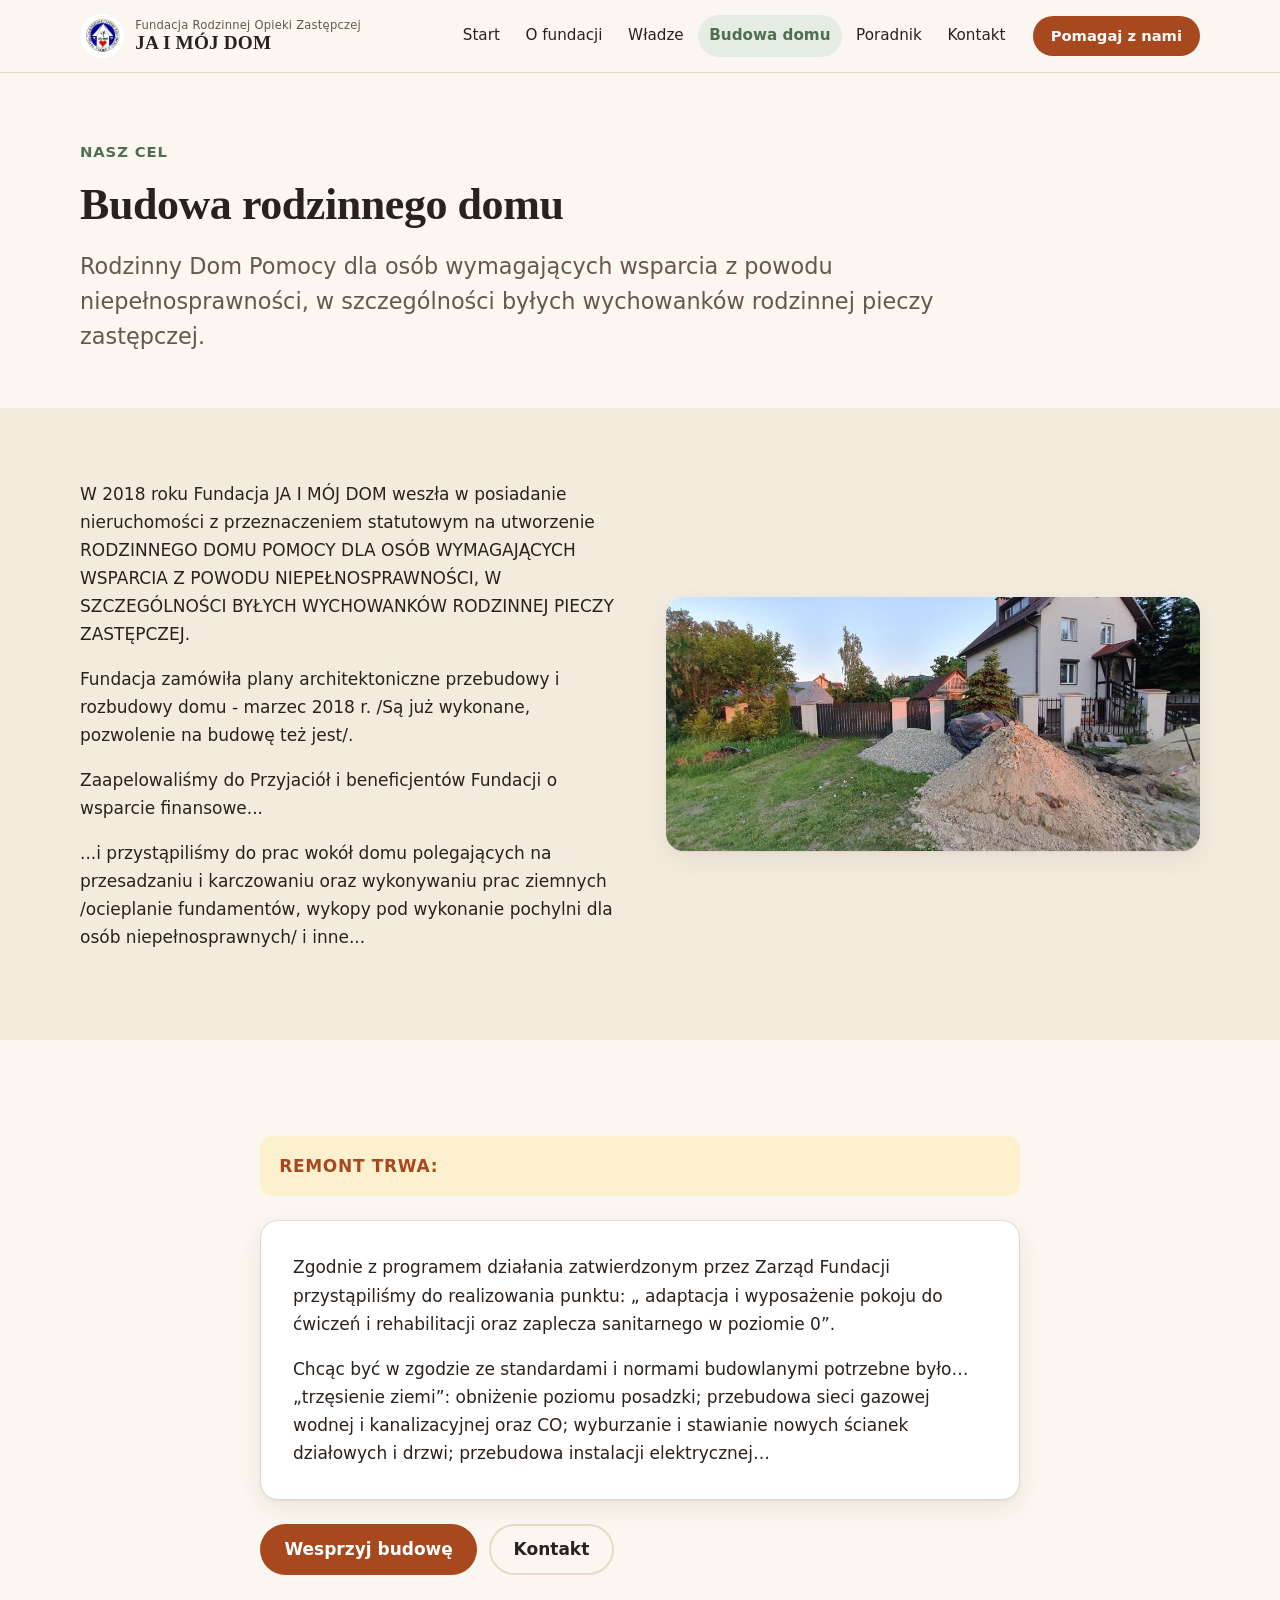
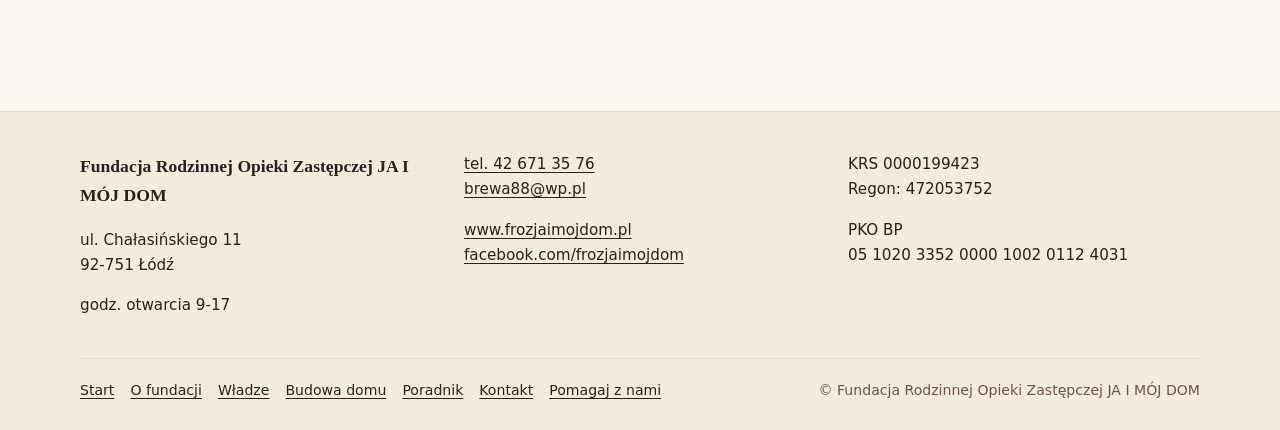
==== budowa-rodzinnego-domu.html @ 937f5698 "Strona Fundacji JA I MÓJ DOM" ====
<!doctype html>
<html lang="pl">
<head>
<meta charset="utf-8">
<meta name="viewport" content="width=device-width, initial-scale=1">
<title>Budowa rodzinnego domu – Fundacja JA I MÓJ DOM</title>
<meta name="description" content="Budowa Rodzinnego Domu Pomocy dla osób wymagających wsparcia z powodu niepełnosprawności, w szczególności byłych wychowanków rodzinnej pieczy zastępczej.">
<meta name="theme-color" content="#fbf6ef" media="(prefers-color-scheme: light)">
<meta name="theme-color" content="#1d1916" media="(prefers-color-scheme: dark)">
<meta property="og:type" content="website">
<meta property="og:locale" content="pl_PL">
<meta property="og:site_name" content="Fundacja Rodzinnej Opieki Zastępczej JA I MÓJ DOM">
<meta property="og:title" content="Budowa rodzinnego domu – Fundacja JA I MÓJ DOM">
<meta property="og:description" content="Budowa Rodzinnego Domu Pomocy dla osób wymagających wsparcia z powodu niepełnosprawności, w szczególności byłych wychowanków rodzinnej pieczy zastępczej.">
<meta property="og:image" content="images/z-zycia-fundacji-43.jpg">
<link rel="icon" href="data:image/svg+xml,%3Csvg xmlns='http://www.w3.org/2000/svg' viewBox='0 0 64 64'%3E%3Crect width='64' height='64' rx='14' fill='%23b4532a'/%3E%3Cpath d='M12 31 32 14l20 17v19a2 2 0 0 1-2 2H14a2 2 0 0 1-2-2z' fill='%23fff7ee'/%3E%3Cpath d='M32 47s-10-6-10-12a5.5 5.5 0 0 1 10-3 5.5 5.5 0 0 1 10 3c0 6-10 12-10 12z' fill='%23d9412b'/%3E%3C/svg%3E">
<link rel="stylesheet" href="style.css">
<script>document.documentElement.classList.add('js')</script>
</head>
<body>
<a class="skip-link" href="#tresc">Przejdź do treści</a>
<header class="site-header">
<div class="container header-inner">
<a class="brand" href="index.html"><img src="images/logo.png" width="44" height="44" alt=""><span class="brand-text"><span class="brand-small">Fundacja Rodzinnej Opieki Zastępczej</span><span class="brand-name">JA I MÓJ DOM</span></span></a>
<button class="nav-toggle" type="button" aria-expanded="false" aria-controls="menu"><span class="nav-toggle-bars" aria-hidden="true"></span><span class="visually-hidden">Menu</span></button>
<nav class="site-nav" id="menu" aria-label="Menu główne">
<ul role="list">
<li><a href="index.html">Start</a></li>
<li><a href="o-fundacji.html">O fundacji</a></li>
<li><a href="wladze-fundacji.html">Władze</a></li>
<li><a href="budowa-rodzinnego-domu.html" aria-current="page">Budowa domu</a></li>
<li><a href="poradnik.html">Poradnik</a></li>
<li><a href="kontakt.html">Kontakt</a></li>
</ul>
<a class="btn btn-primary btn-small" href="pomagaj-z-nami.html">Pomagaj z nami</a>
</nav>
</div>
</header>
<main id="tresc">
<section class="page-hero">
<div class="container">
<span class="eyebrow">Nasz cel</span>
<h1>Budowa rodzinnego domu</h1>
<p class="lead">Rodzinny Dom Pomocy dla osób wymagających wsparcia z powodu niepełnosprawności, w szczególności byłych wychowanków rodzinnej pieczy zastępczej.</p>
</div>
</section>

<section class="section section-alt">
<div class="container split">
<div>
<p>W 2018 roku Fundacja JA I MÓJ DOM weszła w posiadanie nieruchomości z przeznaczeniem statutowym na utworzenie RODZINNEGO DOMU POMOCY DLA OSÓB WYMAGAJĄCYCH WSPARCIA Z POWODU NIEPEŁNOSPRAWNOŚCI, W SZCZEGÓLNOŚCI BYŁYCH WYCHOWANKÓW RODZINNEJ PIECZY ZASTĘPCZEJ.</p>
<p>Fundacja zamówiła plany architektoniczne przebudowy i rozbudowy domu - marzec 2018 r. /Są już wykonane, pozwolenie na budowę też jest/.</p>
<p>Zaapelowaliśmy do Przyjaciół i beneficjentów Fundacji o wsparcie finansowe...</p>
<p>...i przystąpiliśmy do prac wokół domu polegających na przesadzaniu i karczowaniu oraz wykonywaniu prac ziemnych /ocieplanie fundamentów, wykopy pod wykonanie pochylni dla osób niepełnosprawnych/ i inne...</p>
</div>
<figure class="figure-card split-media">
<img src="images/budowa-01.jpg" width="960" height="455" alt="Dom Fundacji przeznaczony na Rodzinny Dom Pomocy, w trakcie prac" loading="lazy" decoding="async">
</figure>
</div>
</section>

<section class="section">
<div class="container narrow">
<div class="notice"><strong>REMONT TRWA:</strong></div>
<div class="card">
<p>Zgodnie z programem działania zatwierdzonym przez Zarząd Fundacji przystąpiliśmy do realizowania punktu: „ adaptacja i wyposażenie pokoju do ćwiczeń i rehabilitacji oraz zaplecza sanitarnego w poziomie 0”.</p>
<p>Chcąc być w zgodzie ze standardami i normami budowlanymi potrzebne było… „trzęsienie ziemi”: obniżenie poziomu posadzki; przebudowa sieci gazowej wodnej i kanalizacyjnej oraz CO; wyburzanie i stawianie nowych ścianek działowych i drzwi; przebudowa instalacji elektrycznej…</p>
</div>
<div class="btn-row">
<a class="btn btn-primary" href="pomagaj-z-nami.html">Wesprzyj budowę</a>
<a class="btn btn-secondary" href="kontakt.html">Kontakt</a>
</div>
</div>
</section>

</main>
<footer class="site-footer">
<div class="container footer-grid">
<div>
<p class="footer-name">Fundacja Rodzinnej Opieki Zastępczej JA I MÓJ DOM</p>
<address>ul. Chałasińskiego 11<br>92-751 Łódź</address>
<p>godz. otwarcia 9-17</p>
</div>
<div>
<p><a href="tel:+48426713576">tel. 42 671 35 76</a><br><a href="mailto:brewa88@wp.pl">brewa88@wp.pl</a></p>
<p><a href="http://www.frozjaimojdom.pl/">www.frozjaimojdom.pl</a><br><a href="https://www.facebook.com/frozjaimojdom/">facebook.com/frozjaimojdom</a></p>
</div>
<div>
<p>KRS 0000199423<br>Regon: 472053752</p>
<p>PKO BP<br><span class="nowrap">05 1020 3352 0000 1002 0112 4031</span></p>
</div>
</div>
<div class="container footer-bottom">
<nav aria-label="Menu w stopce"><ul role="list"><li><a href="index.html">Start</a></li>
<li><a href="o-fundacji.html">O fundacji</a></li>
<li><a href="wladze-fundacji.html">Władze</a></li>
<li><a href="budowa-rodzinnego-domu.html">Budowa domu</a></li>
<li><a href="poradnik.html">Poradnik</a></li>
<li><a href="kontakt.html">Kontakt</a></li>
<li><a href="pomagaj-z-nami.html">Pomagaj z nami</a></li></ul></nav>
<p>© Fundacja Rodzinnej Opieki Zastępczej JA I MÓJ DOM</p>
</div>
</footer>
<dialog class="lightbox" aria-label="Podgląd zdjęcia">
<button class="lightbox-close" type="button" aria-label="Zamknij">×</button>
<button class="lightbox-prev" type="button" aria-label="Poprzednie zdjęcie">‹</button>
<img src="" alt="">
<button class="lightbox-next" type="button" aria-label="Następne zdjęcie">›</button>
</dialog>
<script>
document.documentElement.classList.add('js');
(function () {
  var toggle = document.querySelector('.nav-toggle');
  var nav = document.getElementById('menu');
  if (toggle && nav) {
    toggle.addEventListener('click', function () {
      var open = toggle.getAttribute('aria-expanded') === 'true';
      toggle.setAttribute('aria-expanded', String(!open));
      nav.classList.toggle('open', !open);
    });
    document.addEventListener('keydown', function (e) {
      if (e.key === 'Escape' && nav.classList.contains('open')) {
        toggle.setAttribute('aria-expanded', 'false');
        nav.classList.remove('open');
        toggle.focus();
      }
    });
  }

  document.querySelectorAll('[data-copy]').forEach(function (btn) {
    btn.addEventListener('click', function () {
      var text = btn.getAttribute('data-copy');
      var label = btn.textContent;
      var done = function () {
        btn.textContent = 'Skopiowano';
        btn.classList.add('copied');
        setTimeout(function () { btn.textContent = label; btn.classList.remove('copied'); }, 2000);
      };
      if (navigator.clipboard && window.isSecureContext) {
        navigator.clipboard.writeText(text).then(done, function () { fallback(text); done(); });
      } else { fallback(text); done(); }
    });
  });
  function fallback(text) {
    var ta = document.createElement('textarea');
    ta.value = text; ta.setAttribute('readonly', ''); ta.style.position = 'fixed'; ta.style.opacity = '0';
    document.body.appendChild(ta); ta.select();
    try { document.execCommand('copy'); } catch (e) {}
    document.body.removeChild(ta);
  }

  var box = document.querySelector('.lightbox');
  if (!box || typeof box.showModal !== 'function') return;
  var img = box.querySelector('img');
  var items = [], idx = 0;
  function show(i) {
    idx = (i + items.length) % items.length;
    var a = items[idx];
    img.src = a.getAttribute('href');
    img.alt = a.querySelector('img').alt;
  }
  document.querySelectorAll('.gallery').forEach(function (g) {
    var links = Array.prototype.slice.call(g.querySelectorAll('a.gallery-link'));
    links.forEach(function (a, i) {
      a.addEventListener('click', function (e) {
        e.preventDefault();
        items = links; show(i); box.showModal();
      });
    });
  });
  box.querySelector('.lightbox-close').addEventListener('click', function () { box.close(); });
  box.querySelector('.lightbox-prev').addEventListener('click', function () { show(idx - 1); });
  box.querySelector('.lightbox-next').addEventListener('click', function () { show(idx + 1); });
  box.addEventListener('click', function (e) { if (e.target === box) box.close(); });
  box.addEventListener('keydown', function (e) {
    if (e.key === 'ArrowLeft') show(idx - 1);
    if (e.key === 'ArrowRight') show(idx + 1);
  });
  box.addEventListener('close', function () { img.src = ''; });
})();
</script>
</body>
</html>
---- style.css ----
:root {
  --bg: #fbf6ef;
  --bg-alt: #f4ebdf;
  --surface: #ffffff;
  --surface-2: #fff9f2;
  --text: #2a211c;
  --muted: #65574d;
  --line: #e7d9c8;
  --primary: #a8481f;
  --primary-hover: #8c3a17;
  --on-primary: #ffffff;
  --accent: #4f6f52;
  --accent-soft: #e5ede2;
  --honey: #f3c969;
  --honey-soft: #fdf0cf;
  --heart: #c8372a;
  --shadow: 0 1px 2px rgb(60 35 20 / .06), 0 8px 24px rgb(60 35 20 / .08);
  --radius: 18px;
  --radius-sm: 12px;
  --container: 1120px;
  --font: system-ui, -apple-system, "Segoe UI", Roboto, "Helvetica Neue", Arial, "Noto Sans", sans-serif;
  --font-serif: "Iowan Old Style", "Palatino Linotype", Palatino, "Book Antiqua", Georgia, "Times New Roman", serif;
  --step--1: clamp(.875rem, .85rem + .1vw, .925rem);
  --step-0: clamp(1rem, .97rem + .15vw, 1.0625rem);
  --step-1: clamp(1.2rem, 1.12rem + .4vw, 1.4rem);
  --step-2: clamp(1.45rem, 1.3rem + .75vw, 1.9rem);
  --step-3: clamp(1.85rem, 1.55rem + 1.5vw, 2.75rem);
  --step-4: clamp(2.3rem, 1.8rem + 2.6vw, 3.9rem);
  color-scheme: light dark;
}

@media (prefers-color-scheme: dark) {
  :root {
    --bg: #1d1916;
    --bg-alt: #24201c;
    --surface: #2a2420;
    --surface-2: #302924;
    --text: #f3ebe2;
    --muted: #c4b5a8;
    --line: #42382f;
    --primary: #f0a27a;
    --primary-hover: #f6b896;
    --on-primary: #2a1409;
    --accent: #a9c7a6;
    --accent-soft: #2c3529;
    --honey: #e9bd5b;
    --honey-soft: #3a311d;
    --heart: #f07a6c;
    --shadow: 0 1px 2px rgb(0 0 0 / .3), 0 8px 24px rgb(0 0 0 / .25);
  }
}

*, *::before, *::after { box-sizing: border-box; }

html { -webkit-text-size-adjust: 100%; scroll-padding-top: 6rem; }
@media (prefers-reduced-motion: no-preference) { html { scroll-behavior: smooth; } }

body {
  margin: 0;
  background: var(--bg);
  color: var(--text);
  font-family: var(--font);
  font-size: var(--step-0);
  line-height: 1.65;
  text-rendering: optimizeLegibility;
}

img { max-width: 100%; height: auto; display: block; }

h1, h2, h3, h4 { line-height: 1.2; margin: 0 0 .6em; text-wrap: balance; }
h1 { font-family: var(--font-serif); font-size: var(--step-4); letter-spacing: -.01em; }
h2 { font-family: var(--font-serif); font-size: var(--step-3); letter-spacing: -.005em; }
h3 { font-size: var(--step-1); }
p { margin: 0 0 1em; }
ul, ol { margin: 0 0 1em; padding-left: 1.3em; }
li { margin-bottom: .35em; }
li > ul, li > ol { margin-top: .4em; }
strong { font-weight: 650; }

a { color: var(--primary); text-underline-offset: .18em; text-decoration-thickness: .08em; }
a:hover { color: var(--primary-hover); }

:focus-visible { outline: 3px solid var(--honey); outline-offset: 3px; border-radius: 6px; }

.visually-hidden {
  position: absolute !important; width: 1px; height: 1px; overflow: hidden;
  clip: rect(0 0 0 0); white-space: nowrap; margin: -1px; padding: 0; border: 0;
}

.skip-link {
  position: absolute; left: 1rem; top: -100px; z-index: 100;
  background: var(--primary); color: var(--on-primary); padding: .6rem 1rem; border-radius: 10px;
}
.skip-link:focus { top: 1rem; }

.container { width: min(100% - 2rem, var(--container)); margin-inline: auto; }
.narrow { max-width: 760px; }
.nowrap { white-space: nowrap; }

.site-header {
  position: sticky; top: 0; z-index: 50;
  background: color-mix(in srgb, var(--bg) 88%, transparent);
  backdrop-filter: saturate(1.4) blur(12px);
  -webkit-backdrop-filter: saturate(1.4) blur(12px);
  border-bottom: 1px solid var(--line);
}
.header-inner { display: flex; align-items: center; gap: 1rem; min-height: 4.5rem; }

.brand { display: flex; align-items: center; gap: .7rem; text-decoration: none; color: var(--text); margin-right: auto; }
.brand img { width: 44px; height: 44px; border-radius: 50%; background: #fff; }
.brand-text { display: flex; flex-direction: column; line-height: 1.1; }
.brand-small { font-size: .72rem; color: var(--muted); letter-spacing: .02em; }
.brand-name { font-family: var(--font-serif); font-weight: 700; font-size: 1.2rem; letter-spacing: .01em; }

.site-nav { display: flex; align-items: center; gap: 1rem; }
.site-nav ul { display: flex; gap: .2rem; list-style: none; margin: 0; padding: 0; }
.site-nav li { margin: 0; }
.site-nav ul a {
  display: block; padding: .5rem .7rem; border-radius: 999px;
  color: var(--text); text-decoration: none; font-weight: 500; font-size: .95rem;
}
.site-nav ul a:hover { background: var(--bg-alt); }
.site-nav ul a[aria-current="page"] { background: var(--accent-soft); color: var(--accent); font-weight: 650; }

.nav-toggle {
  display: none; width: 44px; height: 44px; border: 1px solid var(--line); border-radius: 12px;
  background: var(--surface); color: var(--text); cursor: pointer; padding: 0;
  align-items: center; justify-content: center;
}
.nav-toggle-bars, .nav-toggle-bars::before, .nav-toggle-bars::after {
  display: block; width: 20px; height: 2px; background: currentColor; border-radius: 2px; position: relative;
  transition: transform .2s ease, background-color .2s ease;
}
.nav-toggle-bars::before, .nav-toggle-bars::after { content: ""; position: absolute; left: 0; }
.nav-toggle-bars::before { top: -6px; }
.nav-toggle-bars::after { top: 6px; }
.nav-toggle[aria-expanded="true"] .nav-toggle-bars { background: transparent; }
.nav-toggle[aria-expanded="true"] .nav-toggle-bars::before { transform: translateY(6px) rotate(45deg); }
.nav-toggle[aria-expanded="true"] .nav-toggle-bars::after { transform: translateY(-6px) rotate(-45deg); }

@media (max-width: 1020px) {
  .js .nav-toggle { display: inline-flex; }
  .site-nav { flex-wrap: wrap; }
  .js .site-nav {
    display: none; position: absolute; left: 0; right: 0; top: 100%;
    flex-direction: column; align-items: stretch; gap: .75rem;
    background: var(--bg); border-bottom: 1px solid var(--line); box-shadow: var(--shadow);
    padding: .75rem 1rem 1.25rem;
  }
  .js .site-nav.open { display: flex; }
  .js .site-nav ul { flex-direction: column; }
  .js .site-nav ul a { padding: .75rem 1rem; border-radius: 12px; font-size: 1.05rem; }
  .header-inner { position: relative; }
  html:not(.js) .header-inner { flex-wrap: wrap; padding-block: .5rem; }
  html:not(.js) .site-nav ul { flex-wrap: wrap; }
}

.btn {
  display: inline-flex; align-items: center; justify-content: center; gap: .5rem;
  padding: .85rem 1.4rem; border-radius: 999px; border: 2px solid transparent;
  font: inherit; font-weight: 650; line-height: 1.2; text-decoration: none; cursor: pointer;
  transition: background-color .15s ease, color .15s ease, border-color .15s ease, transform .15s ease;
}
.btn:active { transform: translateY(1px); }
.btn-primary { background: var(--primary); color: var(--on-primary); }
.btn-primary:hover { background: var(--primary-hover); color: var(--on-primary); }
.btn-secondary { background: transparent; color: var(--text); border-color: var(--line); }
.btn-secondary:hover { border-color: var(--primary); color: var(--primary); }
.btn-small { padding: .55rem 1rem; font-size: .92rem; }
.btn-row { display: flex; flex-wrap: wrap; gap: .75rem; margin-top: 1.5rem; }
.site-nav .btn[aria-current="page"] { box-shadow: inset 0 0 0 2px var(--on-primary); }

.hero { padding-block: clamp(2.5rem, 6vw, 5rem); }
.hero-grid { display: grid; gap: clamp(2rem, 5vw, 4rem); align-items: center; grid-template-columns: 1.05fr 1fr; }
.eyebrow {
  display: inline-block; font-size: var(--step--1); font-weight: 650; letter-spacing: .06em; text-transform: uppercase;
  color: var(--accent); margin-bottom: .9rem;
}
.lead { font-size: var(--step-1); color: var(--muted); line-height: 1.55; max-width: 38ch; }
.hero-media { position: relative; }
.hero-media img { border-radius: 28px; box-shadow: var(--shadow); aspect-ratio: 4 / 3; object-fit: cover; width: 100%; }
.hero-media::before {
  content: ""; position: absolute; inset: auto -14px -14px auto; width: 60%; height: 60%;
  background: var(--honey-soft); border-radius: 28px; z-index: -1;
}
.hero-badge {
  position: absolute; left: -12px; bottom: 22px; background: var(--surface); border-radius: 16px;
  padding: .7rem 1rem; box-shadow: var(--shadow); display: flex; align-items: center; gap: .7rem; font-size: .9rem;
}
.hero-badge img { width: 46px; height: 46px; border-radius: 50%; box-shadow: none; aspect-ratio: auto; }
.hero-badge strong { display: block; font-size: 1rem; }

.page-hero { padding-block: clamp(2.25rem, 5vw, 4rem) clamp(1.25rem, 3vw, 2rem); }
.page-hero h1 { font-size: var(--step-3); margin-bottom: .4em; }
.page-hero .lead { max-width: 60ch; }

.section { padding-block: clamp(2.5rem, 6vw, 4.5rem); }
.section-alt { background: var(--bg-alt); }
.section-head { max-width: 720px; margin-bottom: 2rem; }
.section-head p { color: var(--muted); }

.card {
  background: var(--surface); border: 1px solid var(--line); border-radius: var(--radius);
  padding: clamp(1.25rem, 3vw, 2rem); box-shadow: var(--shadow);
}
.card > :last-child { margin-bottom: 0; }
.card h3 { margin-bottom: .5em; }
.card-soft { background: var(--surface-2); box-shadow: none; }

.grid { display: grid; gap: clamp(1rem, 2.5vw, 1.5rem); }
.grid-2 { grid-template-columns: repeat(2, minmax(0, 1fr)); }
.grid-3 { grid-template-columns: repeat(3, minmax(0, 1fr)); }
.grid-auto { grid-template-columns: repeat(auto-fill, minmax(min(100%, 280px), 1fr)); }

.split { display: grid; grid-template-columns: 1fr 1fr; gap: clamp(1.5rem, 4vw, 3.5rem); align-items: center; }
.split-media img { border-radius: var(--radius); box-shadow: var(--shadow); }

.checklist { list-style: none; padding: 0; }
.checklist li { position: relative; padding-left: 2rem; margin-bottom: .75rem; }
.checklist li::before {
  content: ""; position: absolute; left: 0; top: .35em; width: 1.15rem; height: 1.15rem; border-radius: 50%;
  background: var(--accent-soft) url("data:image/svg+xml,%3Csvg xmlns='http://www.w3.org/2000/svg' viewBox='0 0 20 20'%3E%3Cpath d='M5 10.5l3 3 7-7' fill='none' stroke='%234f6f52' stroke-width='2.4' stroke-linecap='round' stroke-linejoin='round'/%3E%3C/svg%3E") center / 75% no-repeat;
}

.highlight { font-family: var(--font-serif); font-size: var(--step-2); line-height: 1.3; color: var(--primary); margin: 1.25rem 0 0; }

.num-cards { counter-reset: n; }
.num-card { position: relative; padding-top: 4.1rem; }
.num-card::before {
  counter-increment: n; content: counter(n);
  position: absolute; top: 1.25rem; left: clamp(1.25rem, 3vw, 2rem);
  width: 2.2rem; height: 2.2rem; border-radius: 50%; display: grid; place-items: center;
  background: var(--honey-soft); color: var(--primary); font-weight: 700;
}

.tag {
  display: inline-block; font-size: .8rem; font-weight: 650; letter-spacing: .03em;
  background: var(--accent-soft); color: var(--accent); border-radius: 999px; padding: .2rem .7rem; margin-bottom: .8rem;
}

.support {
  background: linear-gradient(135deg, var(--primary), color-mix(in srgb, var(--primary) 70%, var(--heart)));
  color: var(--on-primary); border-radius: 28px; padding: clamp(1.75rem, 5vw, 3rem);
  display: grid; grid-template-columns: 1.2fr 1fr; gap: 2rem; align-items: center;
}
.support h2 { color: inherit; margin-bottom: .3em; }
.support p { opacity: .95; }
.support .btn-primary { background: var(--on-primary); color: var(--primary); }
.support .btn-primary:hover { background: var(--bg); color: var(--primary-hover); }
.support .btn-secondary { color: var(--on-primary); border-color: color-mix(in srgb, var(--on-primary) 55%, transparent); }
.support .btn-secondary:hover { border-color: var(--on-primary); color: var(--on-primary); }
.support .pay { background: color-mix(in srgb, var(--on-primary) 12%, transparent); border-color: color-mix(in srgb, var(--on-primary) 30%, transparent); box-shadow: none; }
.support .pay-label { color: inherit; opacity: .85; }
.support .copy-btn { background: var(--on-primary); color: var(--primary); border-color: transparent; }

.pay-stack { display: grid; gap: .9rem; }
.pay {
  background: var(--surface); border: 1px solid var(--line); border-radius: var(--radius-sm);
  padding: 1rem 1.15rem; display: flex; flex-wrap: wrap; align-items: center; justify-content: space-between; gap: .5rem 1rem;
}
.pay-label { display: block; font-size: .8rem; font-weight: 650; letter-spacing: .05em; text-transform: uppercase; color: var(--muted); }
.pay-value { display: block; font-size: clamp(1.05rem, 1rem + .6vw, 1.35rem); font-weight: 700; font-variant-numeric: tabular-nums; letter-spacing: .02em; }
.copy-btn {
  font: inherit; font-size: .88rem; font-weight: 650; cursor: pointer;
  border: 1px solid var(--line); background: var(--accent-soft); color: var(--accent);
  border-radius: 999px; padding: .45rem .9rem; min-height: 2.25rem;
}
.copy-btn:hover { filter: brightness(.97); }
.copy-btn.copied { background: var(--accent); color: var(--surface); }

.steps { list-style: none; padding: 0; display: grid; gap: 1rem; counter-reset: s; }
.steps li { margin: 0; display: grid; grid-template-columns: auto 1fr; gap: 1rem; align-items: start; }
.steps li::before {
  counter-increment: s; content: counter(s);
  width: 2.6rem; height: 2.6rem; border-radius: 50%; display: grid; place-items: center;
  background: var(--primary); color: var(--on-primary); font-weight: 700; font-size: 1.1rem;
}
.steps .card { padding: 1.1rem 1.4rem; }
.steps h3 { font-size: 1.1rem; }
.krs-chip { display: inline-block; margin-top: .25rem; font-size: .82rem; font-weight: 650; color: var(--muted); background: var(--bg-alt); border-radius: 999px; padding: .15rem .65rem; }

.tax-box {
  text-align: center; border: 2px dashed var(--primary); border-radius: var(--radius);
  padding: 1.75rem 1.25rem; background: var(--surface);
}
.tax-box p { margin: 0; }
.tax-box .tax-name { font-family: var(--font-serif); font-size: var(--step-2); line-height: 1.25; margin: .4rem 0; }
.tax-box .tax-krs { font-size: var(--step-1); font-weight: 700; color: var(--primary); letter-spacing: .03em; }

.people { list-style: none; padding: 0; margin: 0; }
.people li { padding: .55rem 0; border-bottom: 1px solid var(--line); margin: 0; display: flex; flex-wrap: wrap; justify-content: space-between; gap: .25rem 1rem; }
.people li:last-child { border-bottom: 0; }
.people .role { color: var(--muted); font-size: .92rem; }

.notice {
  display: flex; gap: .8rem; align-items: flex-start; background: var(--honey-soft);
  border-radius: var(--radius-sm); padding: 1rem 1.2rem; margin: 1.5rem 0;
}
.notice strong { color: var(--primary); letter-spacing: .04em; }

.compare { display: grid; grid-template-columns: 1fr 1fr; gap: 1.25rem; }
.compare .card h3 { display: flex; align-items: center; gap: .6rem; }
.compare .dot { width: .8rem; height: .8rem; border-radius: 50%; background: var(--accent); flex: none; }
.compare .card:last-child .dot { background: var(--primary); }

.form-card h3 { font-size: 1.05rem; letter-spacing: .03em; color: var(--primary); }

.toc ol { list-style: none; padding: 0; margin: 0; display: grid; grid-template-columns: repeat(auto-fill, minmax(min(100%, 250px), 1fr)); gap: .6rem; }
.toc li { margin: 0; }
.toc a {
  display: block; padding: .8rem 1rem; background: var(--surface); border: 1px solid var(--line); border-radius: var(--radius-sm);
  text-decoration: none; color: var(--text); font-weight: 650; height: 100%;
}
.toc a span { display: block; font-weight: 400; color: var(--muted); font-size: .92rem; }
.toc a:hover { border-color: var(--primary); }

.chapter { background: var(--surface); border: 1px solid var(--line); border-radius: var(--radius); margin-bottom: 1rem; box-shadow: var(--shadow); }
.chapter summary {
  cursor: pointer; list-style: none; padding: 1.15rem 3.25rem 1.15rem 1.4rem; position: relative;
  display: flex; flex-wrap: wrap; gap: .25rem .75rem; align-items: baseline; border-radius: var(--radius);
}
.chapter summary::-webkit-details-marker { display: none; }
.chapter summary::after {
  content: ""; position: absolute; right: 1.35rem; top: 50%; width: .65rem; height: .65rem;
  border-right: 2px solid var(--primary); border-bottom: 2px solid var(--primary);
  transform: translateY(-70%) rotate(45deg); transition: transform .2s ease;
}
.chapter[open] summary::after { transform: translateY(-30%) rotate(-135deg); }
.chapter-num { font-size: .82rem; font-weight: 700; letter-spacing: .06em; text-transform: uppercase; color: var(--accent); }
.chapter-title { font-family: var(--font-serif); font-size: var(--step-1); font-weight: 700; }
.chapter-body { padding: 0 1.4rem 1.4rem; max-width: 78ch; }
.chapter-body .para { font-size: 1rem; color: var(--primary); margin: 1.6em 0 .5em; padding-top: 1.1em; border-top: 1px solid var(--line); }
.chapter-body .para:first-child { border-top: 0; padding-top: 0; margin-top: .25em; }
.chapter-body .para span { color: var(--muted); font-weight: 400; }

.statute-head { text-align: center; margin-bottom: 1.75rem; }
.statute-head p { margin: 0; }
.statute-head .statute-title { font-family: var(--font-serif); font-size: var(--step-2); line-height: 1.3; }
.statute-head .statute-sub { color: var(--muted); }

.gallery { list-style: none; padding: 0; margin: 0; display: grid; gap: .75rem; grid-template-columns: repeat(auto-fill, minmax(min(100%, 210px), 1fr)); }
.gallery li { margin: 0; }
.gallery a { display: block; border-radius: var(--radius-sm); overflow: hidden; background: var(--bg-alt); aspect-ratio: 4 / 3; }
.gallery img { width: 100%; height: 100%; object-fit: cover; transition: transform .35s ease; }
.gallery a:hover img { transform: scale(1.04); }
.gallery-contain a { background: var(--surface); border: 1px solid var(--line); aspect-ratio: 3 / 4; }
.gallery-contain img { object-fit: contain; padding: .5rem; }

.lightbox {
  border: 0; padding: 0; background: transparent; max-width: 100vw; max-height: 100vh; width: 100vw; height: 100vh;
  margin: 0; overflow: hidden;
}
.lightbox[open] { display: grid; place-items: center; }
.lightbox::backdrop { background: rgb(15 10 8 / .88); }
.lightbox img { max-width: min(92vw, 1600px); max-height: 86vh; width: auto; height: auto; border-radius: 12px; box-shadow: 0 10px 40px rgb(0 0 0 / .5); }
.lightbox button {
  position: fixed; border: 0; background: rgb(255 255 255 / .14); color: #fff; width: 3rem; height: 3rem;
  border-radius: 50%; font-size: 2rem; line-height: 1; cursor: pointer; display: grid; place-items: center;
}
.lightbox button:hover { background: rgb(255 255 255 / .28); }
.lightbox-close { top: 1rem; right: 1rem; }
.lightbox-prev { left: 1rem; top: 50%; transform: translateY(-50%); }
.lightbox-next { right: 1rem; top: 50%; transform: translateY(-50%); }

.contact-list { list-style: none; padding: 0; margin: 0; display: grid; gap: 1rem; }
.contact-list li { margin: 0; display: grid; grid-template-columns: 2.5rem 1fr; gap: .9rem; align-items: center; }
.contact-icon { width: 2.5rem; height: 2.5rem; border-radius: 12px; display: grid; place-items: center; background: var(--honey-soft); color: var(--primary); }
.contact-icon svg { width: 1.25rem; height: 1.25rem; }
.contact-list .label { display: block; font-size: .8rem; color: var(--muted); text-transform: uppercase; letter-spacing: .05em; font-weight: 650; }

.figure-card { margin: 0; }
.figure-card img { border-radius: var(--radius); box-shadow: var(--shadow); margin-inline: auto; }

.site-footer { background: var(--bg-alt); border-top: 1px solid var(--line); margin-top: clamp(2.5rem, 6vw, 4rem); padding-top: 2.5rem; font-size: .95rem; }
.footer-grid { display: grid; grid-template-columns: repeat(3, minmax(0, 1fr)); gap: 1.5rem 2rem; }
.footer-name { font-family: var(--font-serif); font-weight: 700; font-size: 1.1rem; }
.site-footer address { font-style: normal; margin-bottom: 1em; }
.site-footer a { color: var(--text); }
.site-footer a:hover { color: var(--primary); }
.footer-bottom { border-top: 1px solid var(--line); margin-top: 1.5rem; padding-block: 1.25rem 1.75rem; display: flex; flex-wrap: wrap; justify-content: space-between; gap: 1rem; color: var(--muted); font-size: .88rem; }
.footer-bottom ul { list-style: none; display: flex; flex-wrap: wrap; gap: .25rem 1rem; margin: 0; padding: 0; }
.footer-bottom li { margin: 0; }
.footer-bottom p { margin: 0; }

@media (max-width: 900px) {
  .hero-grid, .split, .support { grid-template-columns: 1fr; }
  .hero-media { order: -1; }
  .grid-3 { grid-template-columns: repeat(2, minmax(0, 1fr)); }
  .footer-grid { grid-template-columns: 1fr 1fr; }
}
@media (max-width: 640px) {
  .grid-2, .grid-3, .compare { grid-template-columns: 1fr; }
  .footer-grid { grid-template-columns: 1fr; }
  .brand-small { display: none; }
  .hero-badge { left: 8px; bottom: 8px; }
  .gallery { grid-template-columns: repeat(2, minmax(0, 1fr)); gap: .5rem; }
}

@media (prefers-reduced-motion: reduce) {
  *, *::before, *::after { transition: none !important; animation: none !important; }
}

@media print {
  .site-header, .site-footer, .lightbox, .btn, .copy-btn { display: none !important; }
  .chapter-body { display: block !important; }
  body { background: #fff; color: #000; }
}
.chapters { margin-top: 1.5rem; }
.h-card { font-family: var(--font); font-size: var(--step-1); }
.crop-portrait { aspect-ratio: 4 / 5; object-fit: cover; width: 100%; max-height: 640px; }
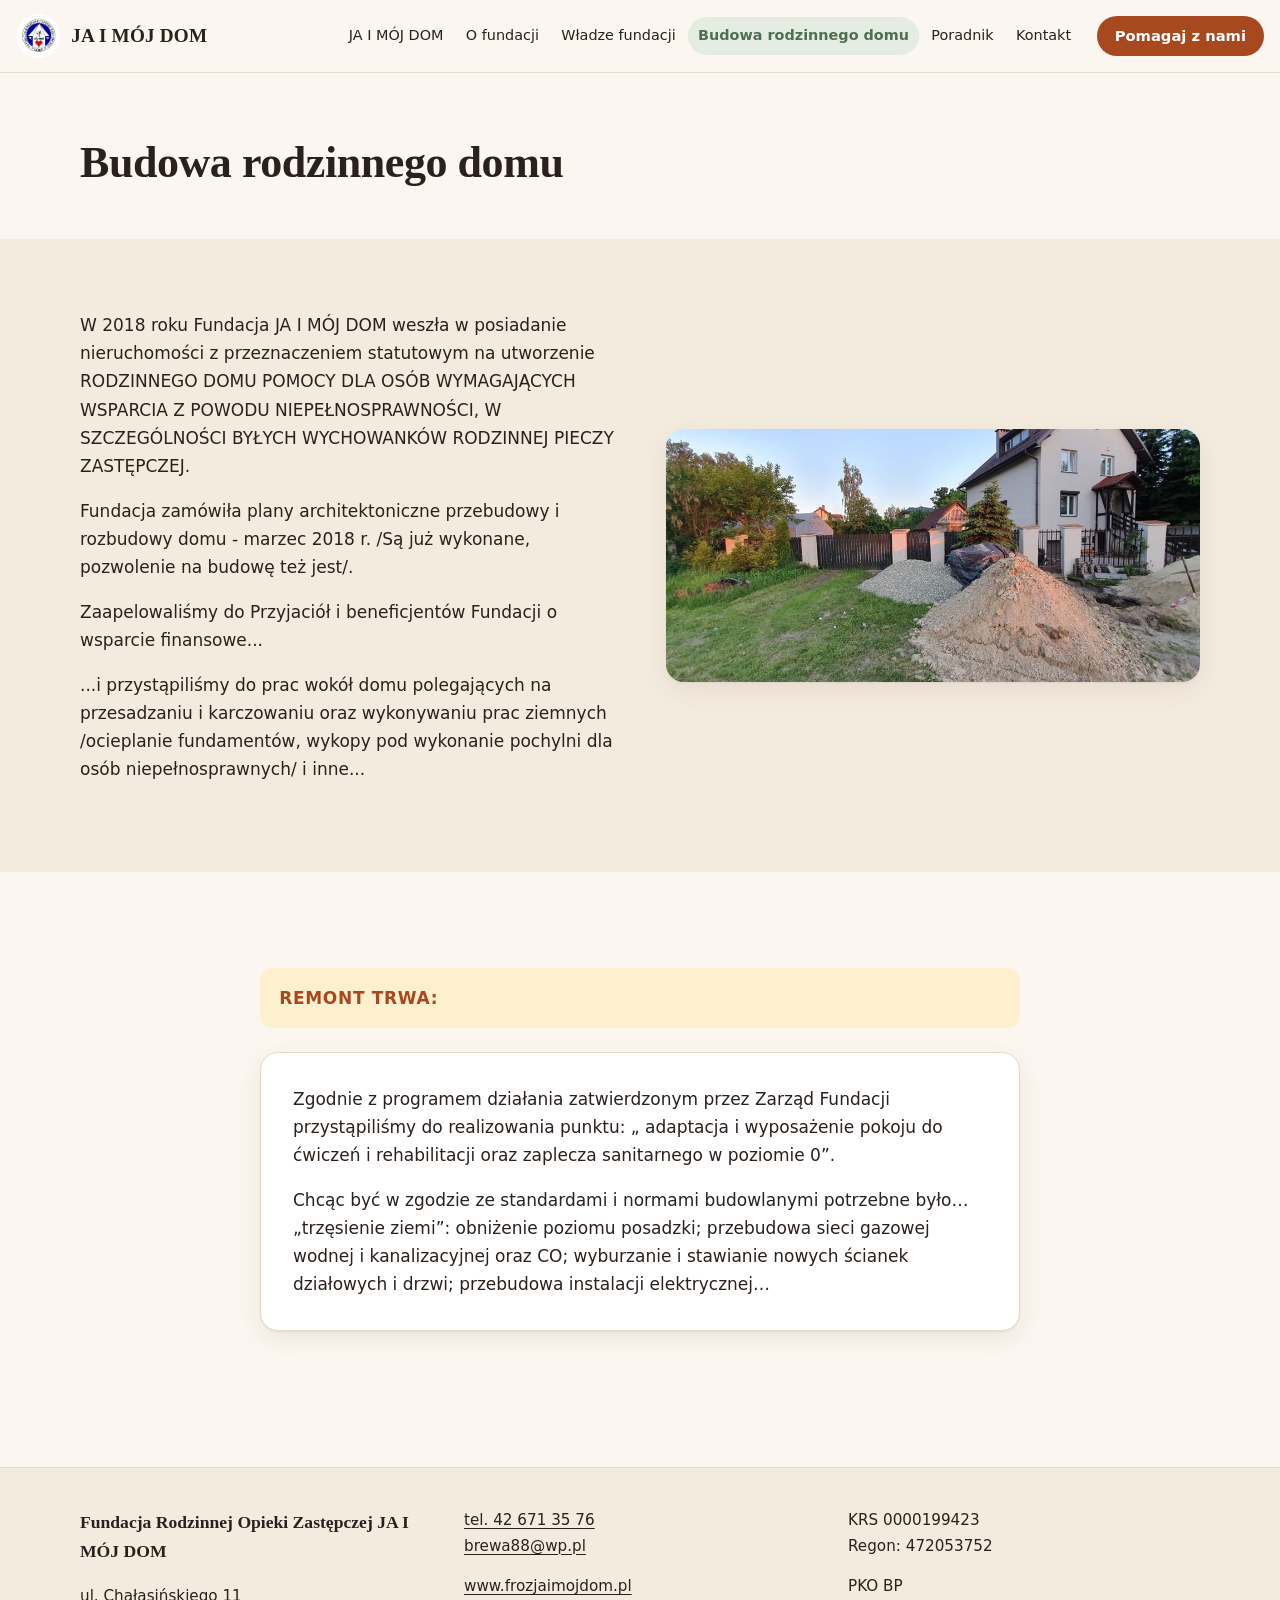
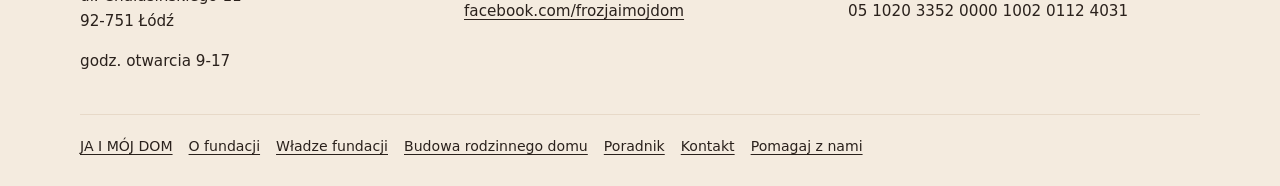
==== commit 0f0eedd4: "Tylko oryginalna treść, 1,5% podatku za 2025" ====
--- a/budowa-rodzinnego-domu.html
+++ b/budowa-rodzinnego-domu.html
@@ -4,14 +4,14 @@
 <meta charset="utf-8">
 <meta name="viewport" content="width=device-width, initial-scale=1">
 <title>Budowa rodzinnego domu – Fundacja JA I MÓJ DOM</title>
-<meta name="description" content="Budowa Rodzinnego Domu Pomocy dla osób wymagających wsparcia z powodu niepełnosprawności, w szczególności byłych wychowanków rodzinnej pieczy zastępczej.">
+<meta name="description" content="W 2018 roku Fundacja JA I MÓJ DOM weszła w posiadanie nieruchomości z przeznaczeniem statutowym na utworzenie Rodzinnego Domu Pomocy dla osób wymagających wsparcia z powodu niepełnosprawności, w szczególności byłych wychowanków rodzinnej pieczy zastępczej.">
 <meta name="theme-color" content="#fbf6ef" media="(prefers-color-scheme: light)">
 <meta name="theme-color" content="#1d1916" media="(prefers-color-scheme: dark)">
 <meta property="og:type" content="website">
 <meta property="og:locale" content="pl_PL">
 <meta property="og:site_name" content="Fundacja Rodzinnej Opieki Zastępczej JA I MÓJ DOM">
 <meta property="og:title" content="Budowa rodzinnego domu – Fundacja JA I MÓJ DOM">
-<meta property="og:description" content="Budowa Rodzinnego Domu Pomocy dla osób wymagających wsparcia z powodu niepełnosprawności, w szczególności byłych wychowanków rodzinnej pieczy zastępczej.">
+<meta property="og:description" content="W 2018 roku Fundacja JA I MÓJ DOM weszła w posiadanie nieruchomości z przeznaczeniem statutowym na utworzenie Rodzinnego Domu Pomocy dla osób wymagających wsparcia z powodu niepełnosprawności, w szczególności byłych wychowanków rodzinnej pieczy zastępczej.">
 <meta property="og:image" content="images/z-zycia-fundacji-43.jpg">
 <link rel="icon" href="data:image/svg+xml,%3Csvg xmlns='http://www.w3.org/2000/svg' viewBox='0 0 64 64'%3E%3Crect width='64' height='64' rx='14' fill='%23b4532a'/%3E%3Cpath d='M12 31 32 14l20 17v19a2 2 0 0 1-2 2H14a2 2 0 0 1-2-2z' fill='%23fff7ee'/%3E%3Cpath d='M32 47s-10-6-10-12a5.5 5.5 0 0 1 10-3 5.5 5.5 0 0 1 10 3c0 6-10 12-10 12z' fill='%23d9412b'/%3E%3C/svg%3E">
 <link rel="stylesheet" href="style.css">
@@ -25,10 +25,10 @@
 <button class="nav-toggle" type="button" aria-expanded="false" aria-controls="menu"><span class="nav-toggle-bars" aria-hidden="true"></span><span class="visually-hidden">Menu</span></button>
 <nav class="site-nav" id="menu" aria-label="Menu główne">
 <ul role="list">
-<li><a href="index.html">Start</a></li>
+<li><a href="index.html">JA I MÓJ DOM</a></li>
 <li><a href="o-fundacji.html">O fundacji</a></li>
-<li><a href="wladze-fundacji.html">Władze</a></li>
-<li><a href="budowa-rodzinnego-domu.html" aria-current="page">Budowa domu</a></li>
+<li><a href="wladze-fundacji.html">Władze fundacji</a></li>
+<li><a href="budowa-rodzinnego-domu.html" aria-current="page">Budowa rodzinnego domu</a></li>
 <li><a href="poradnik.html">Poradnik</a></li>
 <li><a href="kontakt.html">Kontakt</a></li>
 </ul>
@@ -39,9 +39,7 @@
 <main id="tresc">
 <section class="page-hero">
 <div class="container">
-<span class="eyebrow">Nasz cel</span>
 <h1>Budowa rodzinnego domu</h1>
-<p class="lead">Rodzinny Dom Pomocy dla osób wymagających wsparcia z powodu niepełnosprawności, w szczególności byłych wychowanków rodzinnej pieczy zastępczej.</p>
 </div>
 </section>
 
@@ -66,10 +64,6 @@
 <p>Zgodnie z programem działania zatwierdzonym przez Zarząd Fundacji przystąpiliśmy do realizowania punktu: „ adaptacja i wyposażenie pokoju do ćwiczeń i rehabilitacji oraz zaplecza sanitarnego w poziomie 0”.</p>
 <p>Chcąc być w zgodzie ze standardami i normami budowlanymi potrzebne było… „trzęsienie ziemi”: obniżenie poziomu posadzki; przebudowa sieci gazowej wodnej i kanalizacyjnej oraz CO; wyburzanie i stawianie nowych ścianek działowych i drzwi; przebudowa instalacji elektrycznej…</p>
 </div>
-<div class="btn-row">
-<a class="btn btn-primary" href="pomagaj-z-nami.html">Wesprzyj budowę</a>
-<a class="btn btn-secondary" href="kontakt.html">Kontakt</a>
-</div>
 </div>
 </section>
 
@@ -91,14 +85,13 @@
 </div>
 </div>
 <div class="container footer-bottom">
-<nav aria-label="Menu w stopce"><ul role="list"><li><a href="index.html">Start</a></li>
+<nav aria-label="Menu w stopce"><ul role="list"><li><a href="index.html">JA I MÓJ DOM</a></li>
 <li><a href="o-fundacji.html">O fundacji</a></li>
-<li><a href="wladze-fundacji.html">Władze</a></li>
-<li><a href="budowa-rodzinnego-domu.html">Budowa domu</a></li>
+<li><a href="wladze-fundacji.html">Władze fundacji</a></li>
+<li><a href="budowa-rodzinnego-domu.html">Budowa rodzinnego domu</a></li>
 <li><a href="poradnik.html">Poradnik</a></li>
 <li><a href="kontakt.html">Kontakt</a></li>
 <li><a href="pomagaj-z-nami.html">Pomagaj z nami</a></li></ul></nav>
-<p>© Fundacja Rodzinnej Opieki Zastępczej JA I MÓJ DOM</p>
 </div>
 </footer>
 <dialog class="lightbox" aria-label="Podgląd zdjęcia">
--- a/style.css
+++ b/style.css
@@ -113,7 +113,7 @@
 .brand-name { font-family: var(--font-serif); font-weight: 700; font-size: 1.2rem; letter-spacing: .01em; }
 
 .site-nav { display: flex; align-items: center; gap: 1rem; }
-.site-nav ul { display: flex; gap: .2rem; list-style: none; margin: 0; padding: 0; }
+.site-nav ul { display: flex; flex-wrap: wrap; gap: .2rem; list-style: none; margin: 0; padding: 0; }
 .site-nav li { margin: 0; }
 .site-nav ul a {
   display: block; padding: .5rem .7rem; border-radius: 999px;
@@ -138,7 +138,7 @@
 .nav-toggle[aria-expanded="true"] .nav-toggle-bars::before { transform: translateY(6px) rotate(45deg); }
 .nav-toggle[aria-expanded="true"] .nav-toggle-bars::after { transform: translateY(-6px) rotate(-45deg); }
 
-@media (max-width: 1020px) {
+@media (max-width: 1180px) {
   .js .nav-toggle { display: inline-flex; }
   .site-nav { flex-wrap: wrap; }
   .js .site-nav {
@@ -408,3 +408,16 @@
 .chapters { margin-top: 1.5rem; }
 .h-card { font-family: var(--font); font-size: var(--step-1); }
 .crop-portrait { aspect-ratio: 4 / 5; object-fit: cover; width: 100%; max-height: 640px; }
+.steps li { grid-template-columns: 1fr; }
+.steps li::before { content: none; }
+.h-step { font-family: var(--font); font-size: 1.1rem; margin-bottom: .4em; }
+.steps .card > :last-child { margin-bottom: 0; }
+.hero-list { margin-top: 1.25rem; }
+.hero .highlight { margin-top: .5rem; }
+.site-header .container { width: min(100% - 2rem, 1280px); }
+.site-nav ul a, .site-nav .btn { white-space: nowrap; }
+@media (min-width: 1181px) {
+  .site-nav ul { flex-wrap: nowrap; }
+  .site-nav ul a { padding: .45rem .6rem; font-size: .9rem; }
+  .brand-small { display: none; }
+}
